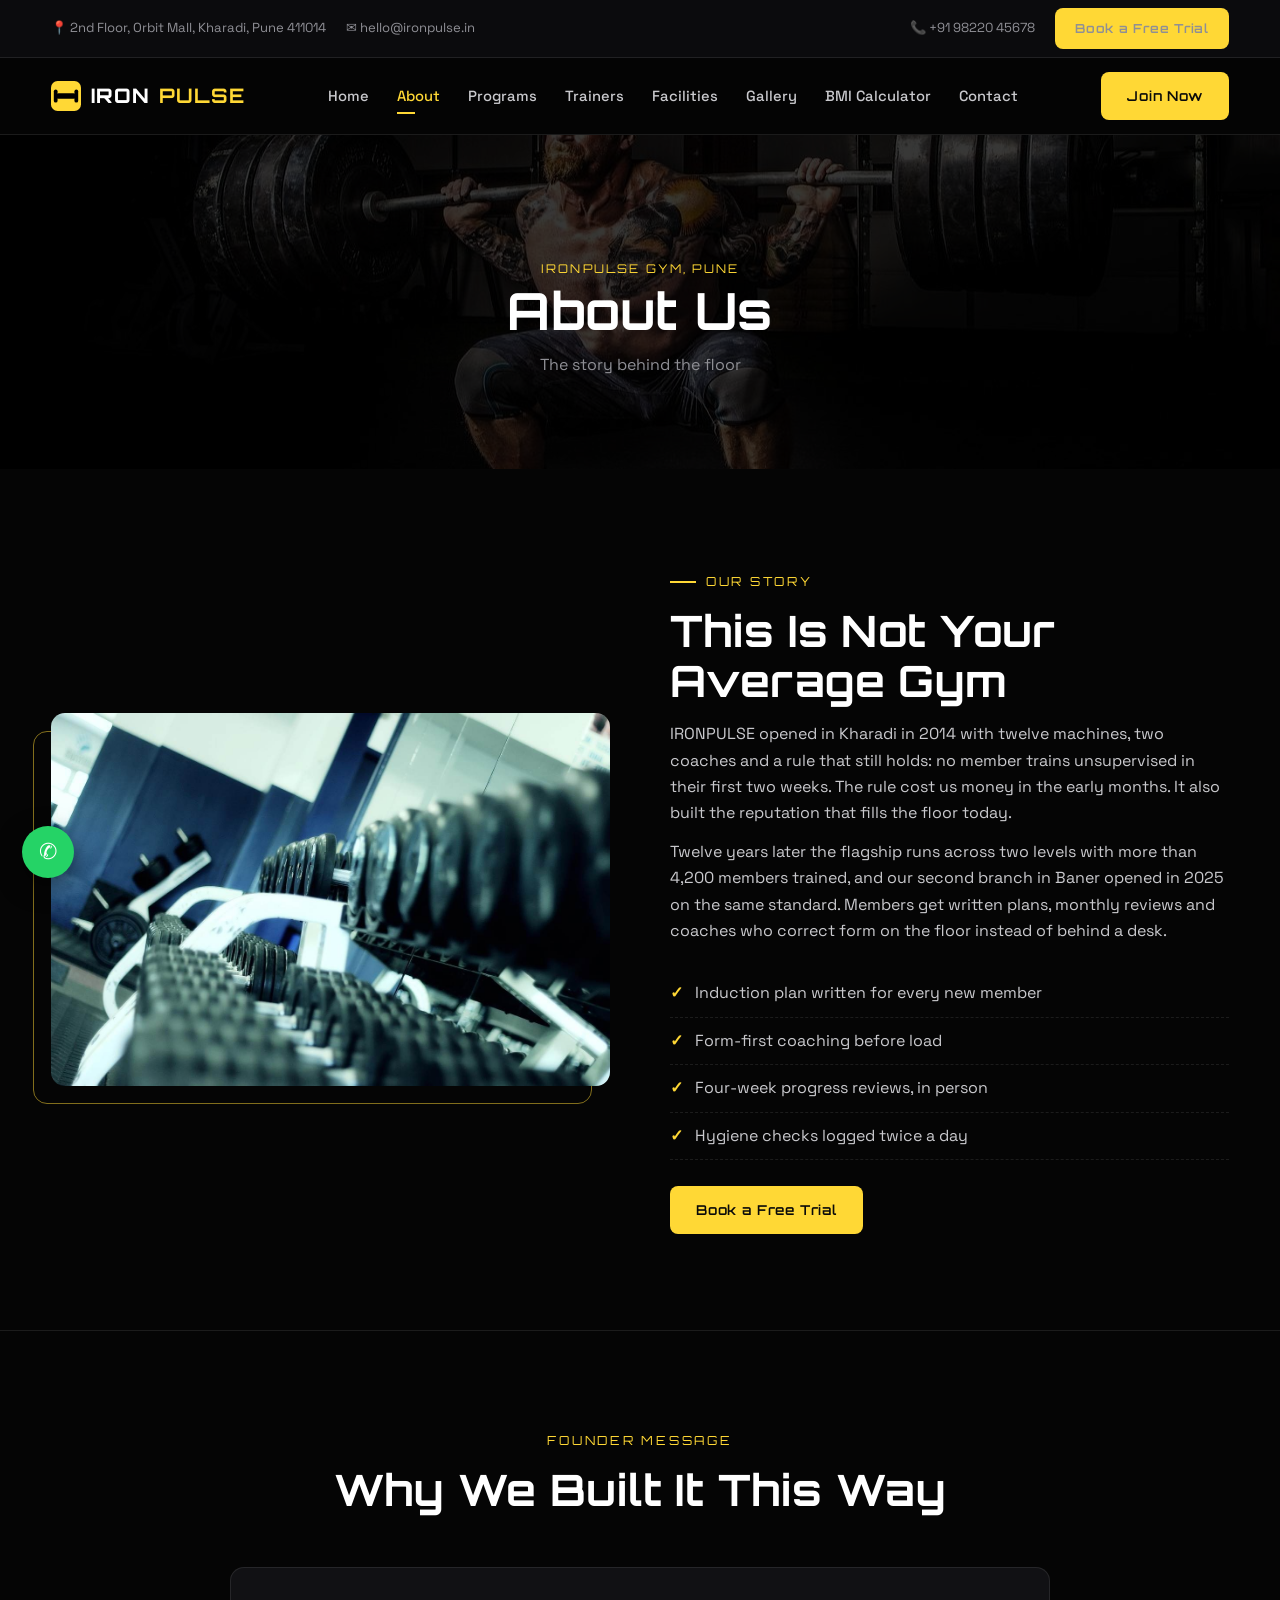
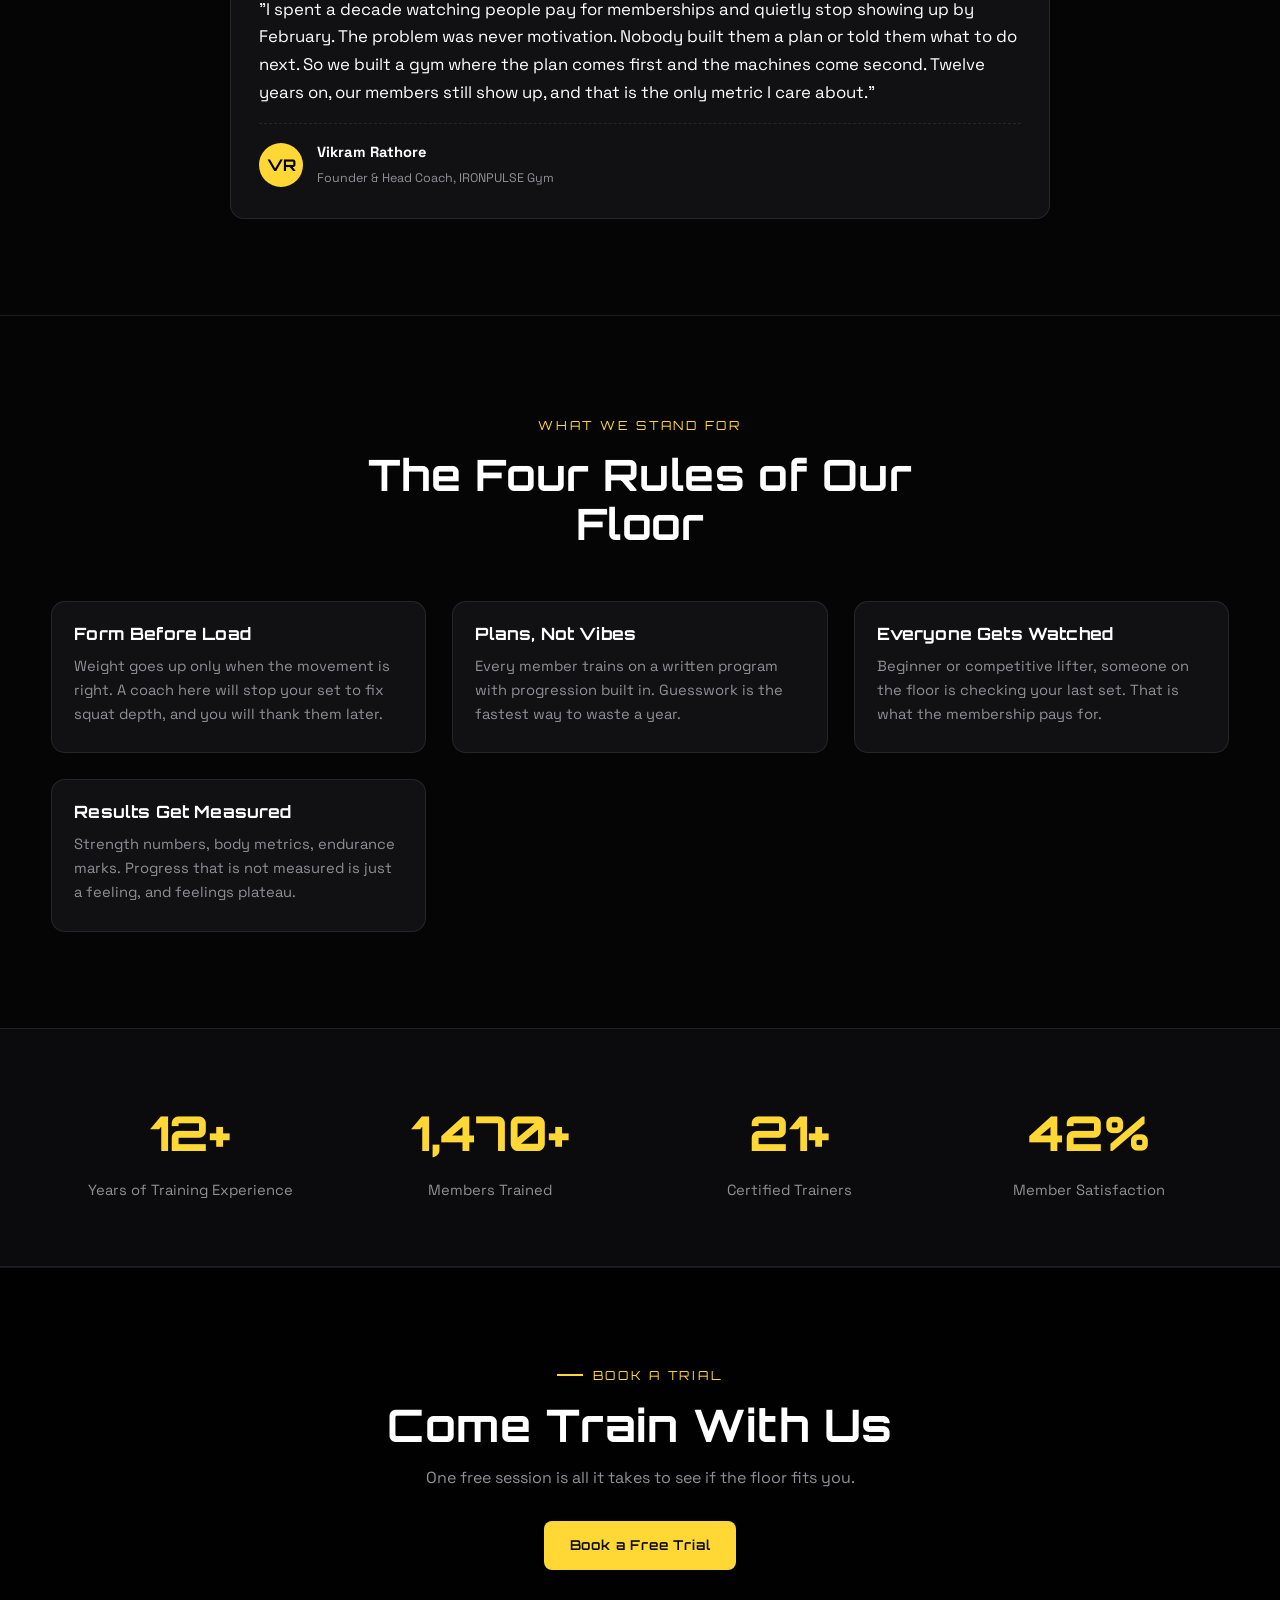
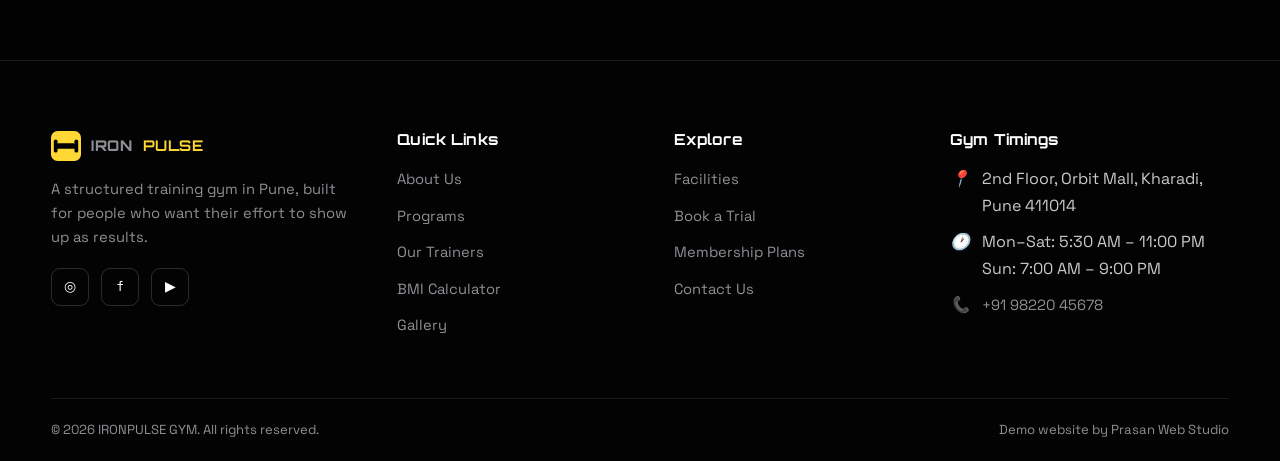
==== about.html @ 3f73925e "IRONPULSE gym demo: 8 pages, premium dark theme, WhatsApp trial booking, BMI calculator" ====
<!DOCTYPE html>
<html lang="en">
<head>
<meta charset="UTF-8">
<meta name="viewport" content="width=device-width, initial-scale=1.0">
<title>About IRONPULSE Gym, Pune | Our Story, Coaches & Training Philosophy</title>
<meta name="description" content="Who we are: a structured training gym in Kharadi and Baner, Pune. Our story, our coaches and how members train here.">
<link rel="preconnect" href="https://fonts.googleapis.com">
<link href="https://fonts.googleapis.com/css2?family=Orbitron:wght@600;700;800&family=Space+Grotesk:wght@400;500;600&display=swap" rel="stylesheet">
<link rel="stylesheet" href="assets/css/style.css">
<link rel="icon" href="data:image/svg+xml,<svg xmlns='http://www.w3.org/2000/svg' viewBox='0 0 32 32'><rect width='32' height='32' rx='7' fill='%23ffd835'/><rect x='6' y='13' width='20' height='6' rx='2' fill='%23000'/><rect x='3' y='9' width='4' height='14' rx='2' fill='%23000'/><rect x='25' y='9' width='4' height='14' rx='2' fill='%23000'/></svg>">
</head>
<body>
<div class="topbar"><div class="container topbar-in">
<div class="tb-group hide-m"><span>📍 2nd Floor, Orbit Mall, Kharadi, Pune 411014</span><a href="mailto:hello@ironpulse.in">✉ hello@ironpulse.in</a></div>
<div class="tb-group"><a href="tel:+919822045678">📞 +91 98220 45678</a><a class="btn btn-y btn-sm" href="contact.html">Book a Free Trial</a></div>
</div></div>
<header class="site-head"><div class="container nav">
<a class="logo" href="index.html"><svg class="logo-mark" viewBox="0 0 32 32"><rect width="32" height="32" rx="7" fill="#ffd835"/><rect x="6" y="13" width="20" height="6" rx="2" fill="#000"/><rect x="3" y="9" width="4" height="14" rx="2" fill="#000"/><rect x="25" y="9" width="4" height="14" rx="2" fill="#000"/></svg>IRON<b>PULSE</b></a>
<nav class="nav-links"><a href="index.html" class="">Home</a><a href="about.html" class="active">About</a><a href="programs.html" class="">Programs</a><a href="trainers.html" class="">Trainers</a><a href="facilities.html" class="">Facilities</a><a href="gallery.html" class="">Gallery</a><a href="bmi.html" class="">BMI Calculator</a><a href="contact.html" class="">Contact</a></nav>
<a class="btn btn-y" href="contact.html">Join Now</a>
<button class="burger" aria-label="Menu">☰</button>
</div></header><section class="page-hero"><div class="container"><span class="crumb">IRONPULSE GYM, PUNE</span><h1>About Us</h1><p>The story behind the floor</p></div></section>
<section class="sec"><div class="container about-grid">
<div class="about-img rv"><img src="assets/img/fac-weights.jpg" alt="IRONPULSE training floor" loading="lazy"></div>
<div class="rv d1">
<div class="sec-head" style="margin-bottom:0"><span class="kicker">Our Story</span><h2>This Is Not Your Average Gym</h2></div>
<p style="margin-top:16px">IRONPULSE opened in Kharadi in 2014 with twelve machines, two coaches and a rule that still holds: no member trains unsupervised in their first two weeks. The rule cost us money in the early months. It also built the reputation that fills the floor today.</p>
<p style="margin-top:12px">Twelve years later the flagship runs across two levels with more than 4,200 members trained, and our second branch in Baner opened in 2025 on the same standard. Members get written plans, monthly reviews and coaches who correct form on the floor instead of behind a desk.</p>
<ul class="check-list">
<li>Induction plan written for every new member</li>
<li>Form-first coaching before load</li>
<li>Four-week progress reviews, in person</li>
<li>Hygiene checks logged twice a day</li>
</ul>
<a class="btn btn-y" href="contact.html">Book a Free Trial</a>
</div>
</div></section>

<section class="sec section-split"><div class="container">
<div class="sec-head center rv"><span class="kicker">Founder Message</span><h2>Why We Built It This Way</h2></div>
<div class="tst-card rv" style="max-width:820px;margin:0 auto">
<p style="font-size:1.05rem;color:#fff">"I spent a decade watching people pay for memberships and quietly stop showing up by February. The problem was never motivation. Nobody built them a plan or told them what to do next. So we built a gym where the plan comes first and the machines come second. Twelve years on, our members still show up, and that is the only metric I care about."</p>
<div class="tst-who"><div class="av">VR</div><div><b>Vikram Rathore</b><small>Founder &amp; Head Coach, IRONPULSE Gym</small></div></div>
</div>
</div></section>

<section class="sec section-split"><div class="container">
<div class="sec-head center rv"><span class="kicker">What We Stand For</span><h2>The Four Rules of Our Floor</h2></div>
<div class="prog-grid">
<div class="prog-card rv"><div class="prog-body"><h3>Form Before Load</h3><p>Weight goes up only when the movement is right. A coach here will stop your set to fix squat depth, and you will thank them later.</p></div></div>
<div class="prog-card rv d1"><div class="prog-body"><h3>Plans, Not Vibes</h3><p>Every member trains on a written program with progression built in. Guesswork is the fastest way to waste a year.</p></div></div>
<div class="prog-card rv d2"><div class="prog-body"><h3>Everyone Gets Watched</h3><p>Beginner or competitive lifter, someone on the floor is checking your last set. That is what the membership pays for.</p></div></div>
<div class="prog-card rv d3"><div class="prog-body"><h3>Results Get Measured</h3><p>Strength numbers, body metrics, endurance marks. Progress that is not measured is just a feeling, and feelings plateau.</p></div></div>
</div>
</div></section>

<section class="stats"><div class="container stats-grid">
<div class="stat rv"><div class="n"><span data-n="12" data-s="+">0</span></div><p>Years of Training Experience</p></div>
<div class="stat rv d1"><div class="n"><span data-n="4200" data-s="+">0</span></div><p>Members Trained</p></div>
<div class="stat rv d2"><div class="n"><span data-n="25" data-s="+">0</span></div><p>Certified Trainers</p></div>
<div class="stat rv d3"><div class="n"><span data-n="98" data-s="%">0</span></div><p>Member Satisfaction</p></div>
</div></section>
<section class="cta-band"><div class="container rv"><span class="kicker" style="display:inline-flex">Book a Trial</span><h2>Come Train With Us</h2><p>One free session is all it takes to see if the floor fits you.</p><a class="btn btn-y" href="contact.html">Book a Free Trial</a></div></section><footer><div class="container"><div class="foot-grid">
<div><a class="logo" href="index.html" style="margin-bottom:16px"><svg class="logo-mark" viewBox="0 0 32 32"><rect width="32" height="32" rx="7" fill="#ffd835"/><rect x="6" y="13" width="20" height="6" rx="2" fill="#000"/><rect x="3" y="9" width="4" height="14" rx="2" fill="#000"/><rect x="25" y="9" width="4" height="14" rx="2" fill="#000"/></svg>IRON<b>PULSE</b></a>
<p>A structured training gym in Pune, built for people who want their effort to show up as results.</p>
<div class="soc"><a href="#" aria-label="Instagram">◎</a><a href="#" aria-label="Facebook">f</a><a href="#" aria-label="YouTube">▶</a></div></div>
<div><h4>Quick Links</h4><ul><li><a href="about.html">About Us</a></li><li><a href="programs.html">Programs</a></li><li><a href="trainers.html">Our Trainers</a></li><li><a href="bmi.html">BMI Calculator</a></li><li><a href="gallery.html">Gallery</a></li></ul></div>
<div><h4>Explore</h4><ul><li><a href="facilities.html">Facilities</a></li><li><a href="contact.html">Book a Trial</a></li><li><a href="contact.html">Membership Plans</a></li><li><a href="contact.html">Contact Us</a></li></ul></div>
<div><h4>Gym Timings</h4><ul class="foot-contact">
<li><i>📍</i><span>2nd Floor, Orbit Mall, Kharadi, Pune 411014</span></li>
<li><i>🕐</i><span>Mon–Sat: 5:30 AM – 11:00 PM<br>Sun: 7:00 AM – 9:00 PM</span></li>
<li><i>📞</i><span><a href="tel:+919822045678">+91 98220 45678</a></span></li></ul></div>
</div><div class="foot-bottom"><span>© 2026 IRONPULSE GYM. All rights reserved.</span><span>Demo website by Prasan Web Studio</span></div></div></footer>
<a class="wa-float" href="https://wa.me/919822045678?text=Hi%20IRONPULSE%20Gym!%20I%20want%20to%20book%20a%20free%20trial." aria-label="WhatsApp">✆</a>
<button class="to-top" aria-label="Back to top">↑</button>
<script src="assets/js/main.js"></script>
</body></html>
---- assets/css/style.css ----
/* IRONPULSE GYM - premium dark fitness theme */
:root{
  --bg:#050505; --bg2:#0b0b0d; --card:#111114; --card2:#16161a;
  --yellow:#ffd835; --yellow-dim:#c9ad25;
  --text:#c9c9cd; --muted:#8f8f95; --white:#ffffff;
  --border:rgba(255,255,255,.09); --border2:rgba(255,255,255,.16);
  --font-body:"Space Grotesk",sans-serif; --font-display:"Orbitron",sans-serif;
  --radius:14px;
}
*{margin:0;padding:0;box-sizing:border-box}
html{scroll-behavior:smooth}
body{background:var(--bg);color:var(--text);font-family:var(--font-body);font-size:16px;line-height:1.65;-webkit-font-smoothing:antialiased}
img{max-width:100%;display:block}
a{color:inherit;text-decoration:none}
ul{list-style:none}
.container{width:min(1200px,92%);margin:0 auto}
h1,h2,h3,h4{color:var(--white);font-family:var(--font-display);font-weight:700;line-height:1.15;letter-spacing:.01em}
.sec{padding:96px 0}
.sec-head{max-width:680px;margin-bottom:52px}
.kicker{display:inline-flex;align-items:center;gap:10px;color:var(--yellow);font-family:var(--font-display);font-size:.78rem;letter-spacing:.22em;text-transform:uppercase;margin-bottom:14px}
.kicker::before{content:"";width:26px;height:2px;background:var(--yellow)}
.sec-head h2{font-size:clamp(1.7rem,3.6vw,2.7rem)}
.sec-head p{margin-top:14px;color:var(--muted)}
.center{margin-left:auto;margin-right:auto;text-align:center}
.center .kicker::before{display:none}

/* topbar */
.topbar{background:var(--bg2);border-bottom:1px solid var(--border);font-size:.82rem;color:var(--muted)}
.topbar-in{display:flex;justify-content:space-between;align-items:center;padding:8px 0;gap:16px;flex-wrap:wrap}
.topbar a{color:var(--muted)} .topbar a:hover{color:var(--yellow)}
.topbar .tb-group{display:flex;gap:20px;flex-wrap:wrap;align-items:center}

/* header */
.site-head{position:sticky;top:0;z-index:90;background:rgba(5,5,5,.92);backdrop-filter:blur(10px);border-bottom:1px solid var(--border)}
.nav{display:flex;align-items:center;justify-content:space-between;padding:14px 0}
.logo{display:flex;align-items:center;gap:10px;font-family:var(--font-display);font-weight:800;font-size:1.25rem;color:#fff;letter-spacing:.04em}
.logo b{color:var(--yellow)}
.logo-mark{width:30px;height:30px;flex:none}
.nav-links{display:flex;gap:28px;font-size:.92rem;font-weight:500}
.nav-links a{color:var(--text);position:relative;padding:6px 0}
.nav-links a:hover,.nav-links a.active{color:var(--yellow)}
.nav-links a.active::after{content:"";position:absolute;left:0;bottom:0;width:18px;height:2px;background:var(--yellow)}
.btn{display:inline-flex;align-items:center;gap:10px;font-family:var(--font-display);font-weight:600;font-size:.85rem;letter-spacing:.06em;padding:13px 26px;border-radius:8px;transition:.25s;cursor:pointer;border:0}
.btn-y{background:var(--yellow);color:#0a0a0a}
.btn-y:hover{background:#fff}
.btn-o{border:1px solid var(--border2);color:#fff}
.btn-o:hover{border-color:var(--yellow);color:var(--yellow)}
.btn-sm{padding:10px 20px;font-size:.78rem}
.burger{display:none;background:none;border:1px solid var(--border2);border-radius:8px;color:#fff;font-size:1.15rem;padding:8px 12px;cursor:pointer}

/* hero */
.hero{position:relative;min-height:92vh;display:flex;align-items:center;background:#000 url(../img/hero.jpg) center/cover no-repeat}
.hero::before{content:"";position:absolute;inset:0;background:linear-gradient(90deg,rgba(0,0,0,.92) 0%,rgba(0,0,0,.72) 45%,rgba(0,0,0,.35) 100%)}
.hero-in{position:relative;z-index:2;padding:120px 0}
.hero-tag{display:inline-flex;align-items:center;gap:10px;border:1px solid var(--border2);border-radius:99px;padding:8px 18px;color:var(--yellow);font-family:var(--font-display);font-size:.72rem;letter-spacing:.2em;text-transform:uppercase;margin-bottom:26px}
.hero h1{font-size:clamp(2.3rem,6vw,4.3rem);max-width:820px}
.hero h1 .tw{color:var(--yellow)}
.hero .caret{display:inline-block;width:3px;background:var(--yellow);animation:blink 1s steps(1) infinite;margin-left:4px}
@keyframes blink{50%{opacity:0}}
.hero p{max-width:560px;margin:22px 0 34px;color:var(--text);font-size:1.04rem}
.hero-cta{display:flex;gap:16px;flex-wrap:wrap}
.hero-chip{display:flex;align-items:center;gap:14px;margin-top:44px;flex-wrap:wrap}
.rating-chip{display:flex;align-items:center;gap:12px;background:rgba(255,255,255,.05);border:1px solid var(--border);border-radius:12px;padding:12px 18px}
.rating-chip .num{font-family:var(--font-display);font-size:1.35rem;color:var(--yellow);font-weight:700}
.rating-chip small{display:block;color:var(--muted);font-size:.78rem}
.stars{color:var(--yellow);letter-spacing:2px;font-size:.85rem}

/* marquee */
.marquee{background:var(--yellow);overflow:hidden;padding:14px 0;border-top:1px solid #000}
.marquee-track{display:flex;gap:0;white-space:nowrap;animation:mq 28s linear infinite;width:max-content}
.marquee span{font-family:var(--font-display);font-weight:700;color:#0a0a0a;font-size:.95rem;letter-spacing:.08em;padding:0 26px;display:inline-flex;align-items:center;gap:26px}
.marquee span::after{content:"✦";font-size:.8rem}
@keyframes mq{from{transform:translateX(0)}to{transform:translateX(-50%)}}

/* about */
.about-grid{display:grid;grid-template-columns:1fr 1fr;gap:60px;align-items:center}
.about-img{position:relative}
.about-img img{border-radius:var(--radius)}
.about-img::after{content:"";position:absolute;top:18px;left:-18px;right:18px;bottom:-18px;border:1px solid var(--yellow);border-radius:var(--radius);z-index:-1;opacity:.5}
.check-list{margin:26px 0}
.check-list li{display:flex;gap:12px;padding:10px 0;color:var(--text);border-bottom:1px dashed var(--border)}
.check-list li::before{content:"✓";color:var(--yellow);font-weight:700}

/* program cards */
.prog-grid{display:grid;grid-template-columns:repeat(3,1fr);gap:26px}
.prog-card{background:var(--card);border:1px solid var(--border);border-radius:var(--radius);overflow:hidden;transition:.3s;display:flex;flex-direction:column}
.prog-card:hover{transform:translateY(-6px);border-color:var(--border2)}
.prog-card .thumb{position:relative;aspect-ratio:16/10;overflow:hidden}
.prog-card .thumb img{width:100%;height:100%;object-fit:cover;transition:.5s}
.prog-card:hover .thumb img{transform:scale(1.06)}
.prog-num{position:absolute;top:14px;left:14px;background:rgba(0,0,0,.75);border:1px solid var(--border2);color:var(--yellow);font-family:var(--font-display);font-weight:700;border-radius:8px;padding:6px 12px;font-size:.85rem}
.prog-body{padding:22px 22px 26px;display:flex;flex-direction:column;gap:10px;flex:1}
.prog-body h3{font-size:1.06rem}
.prog-body p{color:var(--muted);font-size:.92rem;flex:1}
.link-y{color:var(--yellow);font-family:var(--font-display);font-size:.8rem;letter-spacing:.1em;text-transform:uppercase;display:inline-flex;gap:8px;align-items:center}
.link-y:hover{color:#fff}

/* why us */
.why-grid{display:grid;grid-template-columns:1.05fr .95fr;gap:60px;align-items:center}
.feature-li{display:flex;gap:18px;padding:22px 0;border-bottom:1px solid var(--border)}
.feature-li:last-child{border:0}
.f-ico{width:52px;height:52px;flex:none;border-radius:12px;background:rgba(255,216,53,.1);border:1px solid rgba(255,216,53,.35);display:grid;place-items:center;color:var(--yellow);font-size:1.3rem}
.feature-li h4{font-size:1rem;margin-bottom:6px}
.feature-li p{color:var(--muted);font-size:.92rem}

/* counters */
.stats{background:var(--bg2);border-top:1px solid var(--border);border-bottom:1px solid var(--border)}
.stats-grid{display:grid;grid-template-columns:repeat(4,1fr);gap:20px;text-align:center;padding:64px 0}
.stat .n{font-family:var(--font-display);font-size:clamp(2rem,4vw,3rem);color:var(--yellow);font-weight:800}
.stat .n small{font-size:1.4rem}
.stat p{color:var(--muted);margin-top:6px;font-size:.92rem}

/* locations */
.loc-grid{display:grid;grid-template-columns:repeat(2,1fr);gap:26px}
.loc-card{background:var(--card);border:1px solid var(--border);border-radius:var(--radius);padding:30px}
.loc-card h3{margin-bottom:6px}
.loc-card .tag{color:var(--yellow);font-family:var(--font-display);font-size:.72rem;letter-spacing:.18em;text-transform:uppercase}
.loc-card p{margin:14px 0 6px;color:var(--muted);font-size:.94rem}
.loc-time{border-top:1px dashed var(--border);margin-top:18px;padding-top:16px;font-size:.9rem}
.loc-time b{color:#fff;display:block;margin-bottom:4px}

/* faq */
.faq-wrap{max-width:820px;margin:0 auto}
.faq{background:var(--card);border:1px solid var(--border);border-radius:12px;margin-bottom:14px;overflow:hidden}
.faq-q{width:100%;display:flex;justify-content:space-between;align-items:center;gap:16px;background:none;border:0;color:#fff;font-family:var(--font-body);font-weight:600;font-size:1rem;padding:20px 24px;cursor:pointer;text-align:left}
.faq-q .pm{color:var(--yellow);font-size:1.4rem;line-height:1;flex:none;transition:.3s}
.faq.open .pm{transform:rotate(45deg)}
.faq-a{max-height:0;overflow:hidden;transition:max-height .35s ease}
.faq-a p{padding:0 24px 22px;color:var(--muted);font-size:.94rem}

/* testimonials */
.tst-grid{display:grid;grid-template-columns:repeat(3,1fr);gap:24px}
.tst-card{background:var(--card);border:1px solid var(--border);border-radius:var(--radius);padding:28px;display:flex;flex-direction:column;gap:16px}
.tst-card .stars{font-size:.9rem}
.tst-card p{color:var(--text);font-size:.93rem;flex:1}
.tst-who{display:flex;align-items:center;gap:14px;border-top:1px dashed var(--border);padding-top:16px}
.tst-who .av{width:44px;height:44px;border-radius:50%;background:var(--yellow);color:#000;display:grid;place-items:center;font-family:var(--font-display);font-weight:700;flex:none}
.tst-who b{color:#fff;font-size:.92rem;display:block}
.tst-who small{color:var(--muted);font-size:.78rem}

/* trainers */
.tr-grid{display:grid;grid-template-columns:repeat(4,1fr);gap:22px}
.tr-card{position:relative;border-radius:var(--radius);overflow:hidden;border:1px solid var(--border)}
.tr-card img{aspect-ratio:3/4;object-fit:cover;width:100%;transition:.5s}
.tr-card:hover img{transform:scale(1.05)}
.tr-info{position:absolute;inset:auto 0 0 0;background:linear-gradient(transparent,rgba(0,0,0,.94) 55%);padding:46px 18px 18px}
.tr-info h4{font-size:1rem}
.tr-info span{color:var(--yellow);font-size:.78rem;font-family:var(--font-display);letter-spacing:.08em}

/* cta banner */
.cta-band{background:linear-gradient(rgba(0,0,0,.82),rgba(0,0,0,.82)),url(../img/hero.jpg) center/cover fixed;padding:90px 0;text-align:center;border-top:1px solid var(--border)}
.cta-band h2{font-size:clamp(1.8rem,4vw,2.8rem)}
.cta-band p{color:var(--muted);margin:14px 0 30px}

/* footer */
footer{background:#030303;border-top:1px solid var(--border)}
.foot-grid{display:grid;grid-template-columns:1.3fr 1fr 1fr 1.2fr;gap:44px;padding:70px 0 50px}
.foot-grid h4{font-size:.95rem;margin-bottom:18px}
.foot-grid p,.foot-grid a{color:var(--muted);font-size:.92rem}
.foot-grid ul li{margin-bottom:10px}
.foot-grid ul a:hover{color:var(--yellow)}
.foot-contact li{display:flex;gap:12px;margin-bottom:14px}
.foot-contact li i{color:var(--yellow)}
.foot-bottom{border-top:1px solid var(--border);padding:20px 0;font-size:.82rem;color:var(--muted);display:flex;justify-content:space-between;gap:10px;flex-wrap:wrap}
.soc{display:flex;gap:12px;margin-top:18px}
.soc a{width:38px;height:38px;border:1px solid var(--border2);border-radius:9px;display:grid;place-items:center;color:#fff;font-size:.9rem}
.soc a:hover{background:var(--yellow);color:#000;border-color:var(--yellow)}

/* forms */
.form-grid{display:grid;grid-template-columns:1fr 1fr;gap:18px}
.form-grid .full{grid-column:1/-1}
.field label{display:block;font-size:.85rem;color:#fff;margin-bottom:8px;font-weight:500}
.field input,.field select,.field textarea{width:100%;background:var(--card2);border:1px solid var(--border2);border-radius:10px;color:#fff;padding:13px 16px;font-family:var(--font-body);font-size:.95rem}
.field input:focus,.field select:focus,.field textarea:focus{outline:none;border-color:var(--yellow)}

/* contact/map */
.contact-grid{display:grid;grid-template-columns:1fr 1fr;gap:40px;align-items:start}
.c-card{background:var(--card);border:1px solid var(--border);border-radius:var(--radius);padding:26px;display:flex;gap:16px;margin-bottom:16px}
.map-frame{border-radius:var(--radius);overflow:hidden;border:1px solid var(--border);filter:grayscale(1) invert(.92) contrast(.85)}
.map-frame iframe{width:100%;height:100%;min-height:420px;border:0}

/* bmi */
.bmi-grid{display:grid;grid-template-columns:1fr 1fr;gap:44px;align-items:start}
.bmi-result{background:var(--card);border:1px solid var(--border);border-radius:var(--radius);padding:34px;text-align:center}
.bmi-val{font-family:var(--font-display);font-size:3.4rem;color:var(--yellow);font-weight:800}
.bmi-cat{display:inline-block;margin-top:8px;padding:7px 16px;border-radius:99px;border:1px solid var(--border2);font-size:.85rem;color:#fff}
.bmi-scale{margin-top:26px;display:grid;grid-template-columns:repeat(4,1fr);gap:8px;font-size:.78rem;color:var(--muted)}
.bmi-scale span{padding:8px 4px;border-radius:8px;background:var(--card2);text-align:center}

/* gallery */
.gal-grid{display:grid;grid-template-columns:repeat(3,1fr);gap:18px}
.gal-item{position:relative;border-radius:var(--radius);overflow:hidden;border:1px solid var(--border);cursor:zoom-in}
.gal-item img{aspect-ratio:4/3;object-fit:cover;width:100%;transition:.5s}
.gal-item:hover img{transform:scale(1.07)}
.lightbox{position:fixed;inset:0;background:rgba(0,0,0,.94);display:none;place-items:center;z-index:200;padding:30px}
.lightbox.show{display:grid}
.lightbox img{max-width:92vw;max-height:86vh;border-radius:12px}
.lightbox .x{position:absolute;top:22px;right:30px;color:#fff;font-size:2rem;cursor:pointer;background:none;border:0}

/* page hero (inner pages) */
.page-hero{background:#000 url(../img/hero.jpg) center/cover no-repeat;position:relative;padding:120px 0 90px;text-align:center}
.page-hero::before{content:"";position:absolute;inset:0;background:rgba(0,0,0,.78)}
.page-hero .container{position:relative;z-index:2}
.page-hero h1{font-size:clamp(2rem,4.6vw,3.2rem)}
.page-hero p{color:var(--muted);margin-top:12px}
.crumb{color:var(--yellow);font-family:var(--font-display);font-size:.75rem;letter-spacing:.18em;text-transform:uppercase}

/* reveal */
.rv{opacity:0;transform:translateY(26px);transition:opacity .7s ease,transform .7s ease}
.rv.in{opacity:1;transform:none}
.d1{transition-delay:.08s}.d2{transition-delay:.16s}.d3{transition-delay:.24s}.d4{transition-delay:.32s}

/* misc */
.to-top{position:fixed;right:22px;bottom:22px;width:46px;height:46px;border-radius:10px;background:var(--yellow);color:#000;display:grid;place-items:center;font-size:1.1rem;opacity:0;pointer-events:none;transition:.3s;z-index:80}
.to-top.show{opacity:1;pointer-events:auto}
.wa-float{position:fixed;left:22px;bottom:22px;width:52px;height:52px;border-radius:50%;background:#25d366;color:#fff;display:grid;place-items:center;font-size:1.4rem;z-index:80;box-shadow:0 8px 24px rgba(0,0,0,.5)}
.section-split{border-top:1px solid var(--border)}

@media(max-width:1024px){
  .prog-grid{grid-template-columns:repeat(2,1fr)}
  .tr-grid{grid-template-columns:repeat(2,1fr)}
  .foot-grid{grid-template-columns:1fr 1fr}
  .tst-grid{grid-template-columns:1fr 1fr}
}
@media(max-width:820px){
  .nav-links{position:fixed;top:64px;right:-100%;width:min(320px,80vw);background:#0a0a0c;flex-direction:column;padding:28px;gap:8px;border-left:1px solid var(--border);height:100vh;transition:right .35s;align-items:flex-start}
  .nav-links.open{right:0}
  .nav-links a{display:block;padding:10px 0;font-size:1rem}
  .burger{display:block}
  .nav .btn{display:none}
  .about-grid,.why-grid,.bmi-grid,.contact-grid{grid-template-columns:1fr;gap:40px}
  .stats-grid{grid-template-columns:1fr 1fr;gap:36px}
  .loc-grid{grid-template-columns:1fr}
  .form-grid{grid-template-columns:1fr}
  .sec{padding:72px 0}
  .tst-grid{grid-template-columns:1fr}
  .gal-grid{grid-template-columns:1fr 1fr}
}
@media(max-width:560px){
  .prog-grid{grid-template-columns:1fr}
  .tr-grid{grid-template-columns:1fr 1fr}
  .gal-grid{grid-template-columns:1fr}
  .hero{min-height:88vh}
  .foot-grid{grid-template-columns:1fr}
  .topbar .tb-group.hide-m{display:none}
}
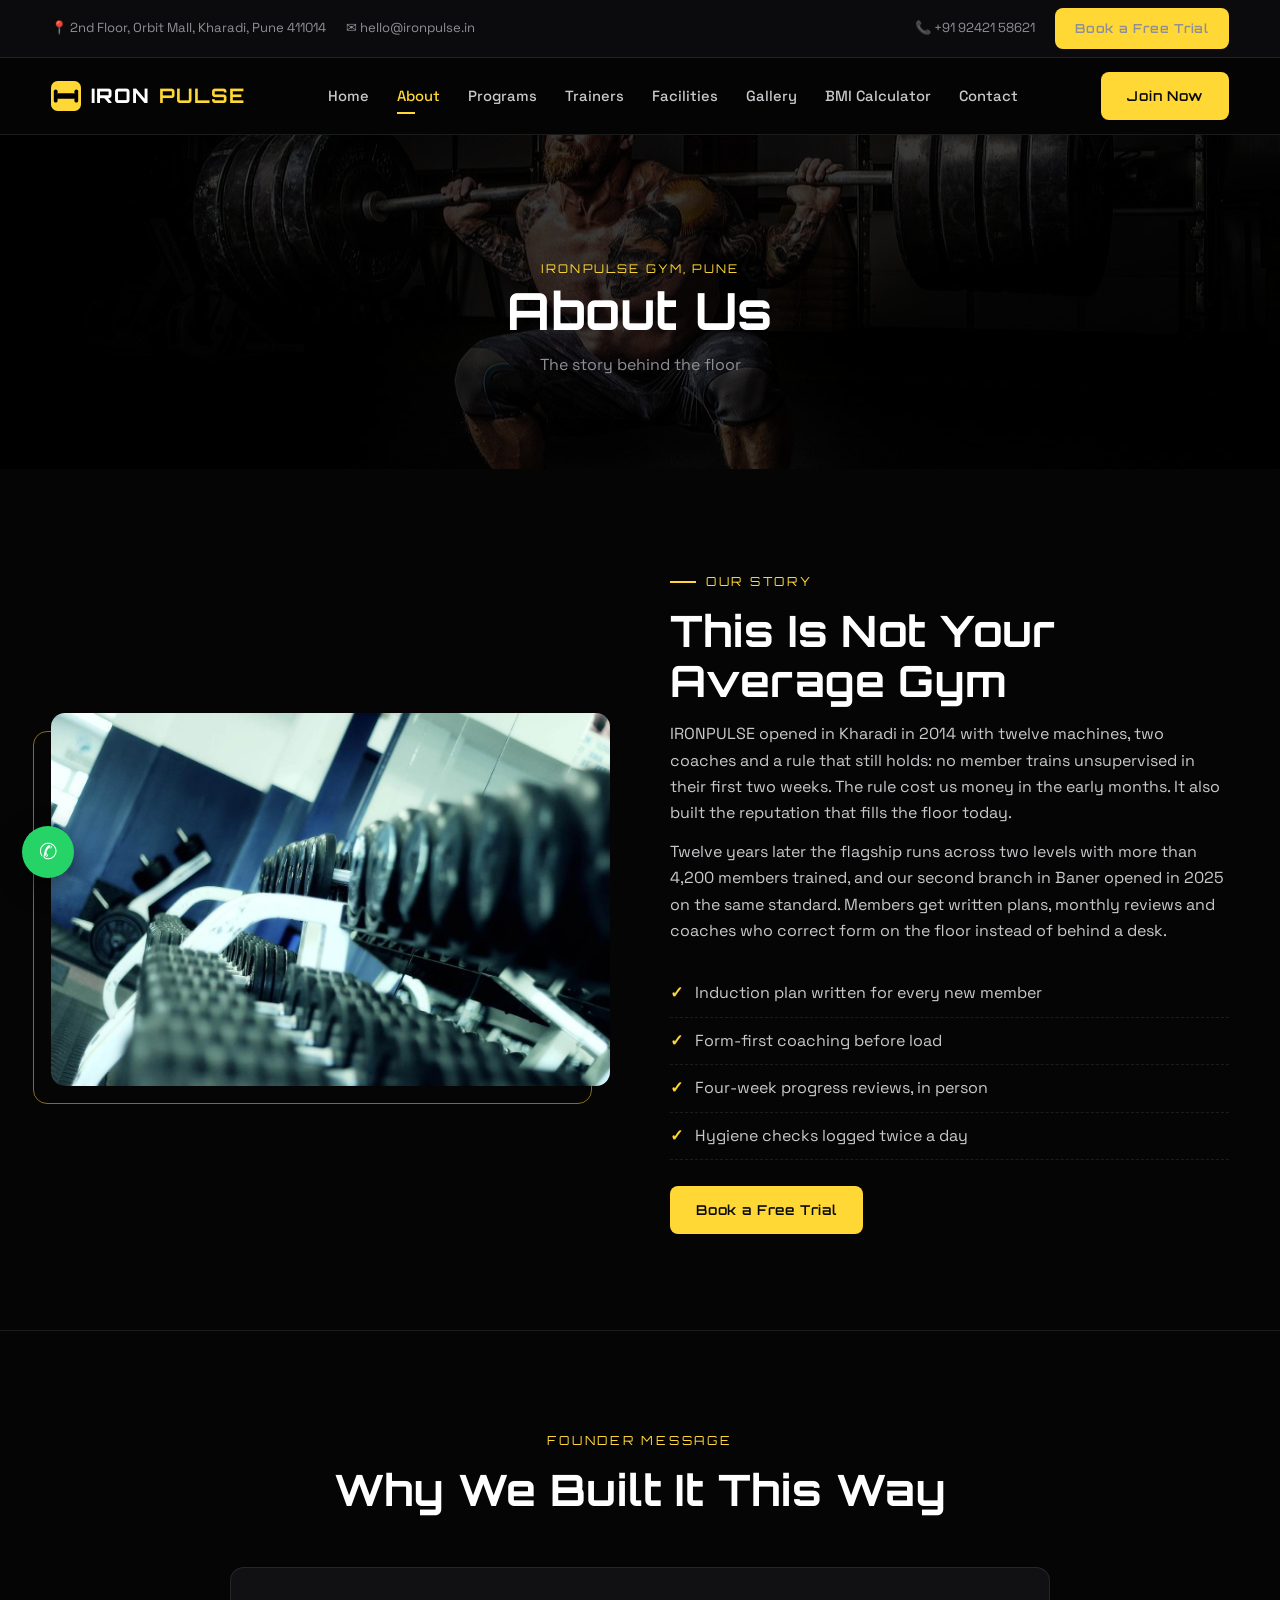
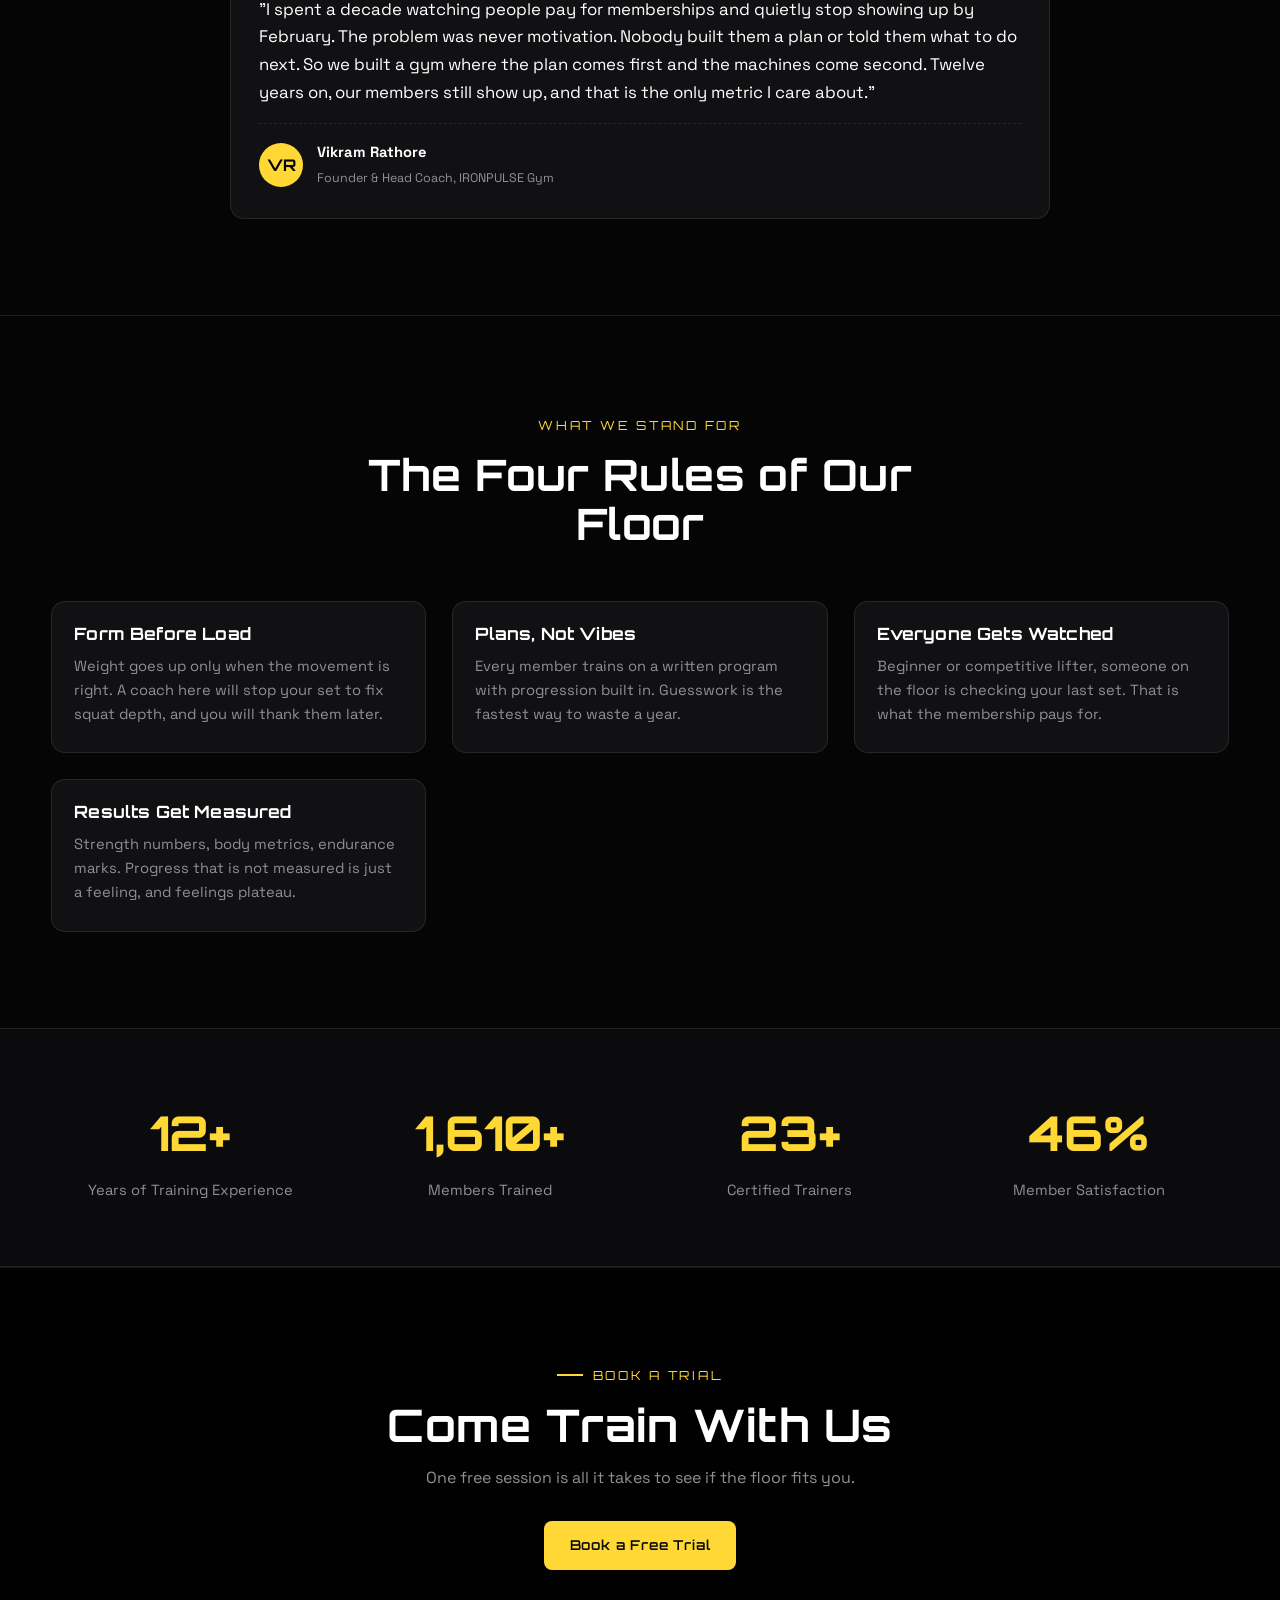
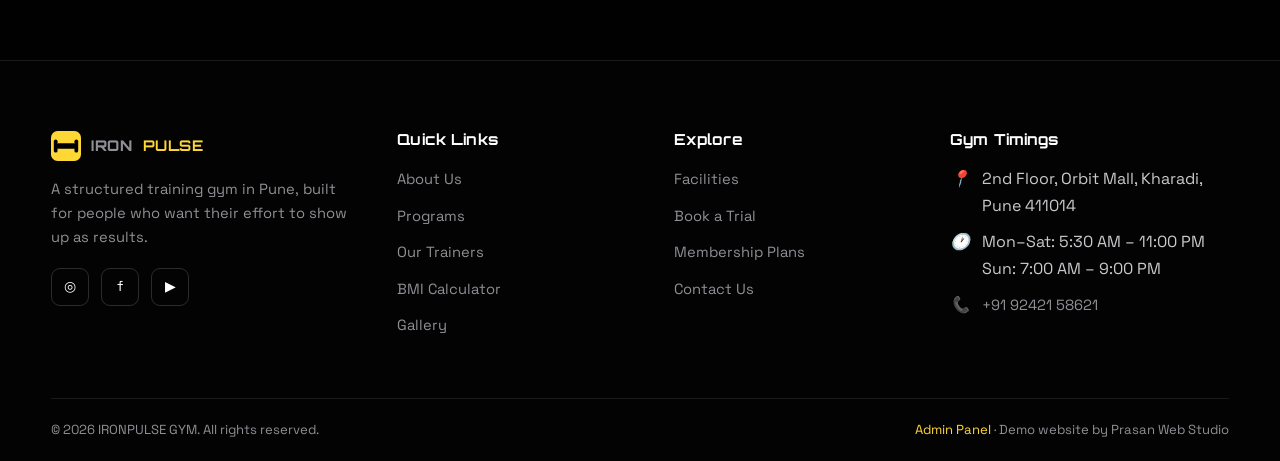
==== commit c8fe59fb: "admin panel (bookings/testimonials/announcement/timings/WhatsApp blast), WhatsApp draft form, all nu" ====
--- a/about.html
+++ b/about.html
@@ -13,7 +13,7 @@
 <body>
 <div class="topbar"><div class="container topbar-in">
 <div class="tb-group hide-m"><span>📍 2nd Floor, Orbit Mall, Kharadi, Pune 411014</span><a href="mailto:hello@ironpulse.in">✉ hello@ironpulse.in</a></div>
-<div class="tb-group"><a href="tel:+919822045678">📞 +91 98220 45678</a><a class="btn btn-y btn-sm" href="contact.html">Book a Free Trial</a></div>
+<div class="tb-group"><a href="tel:+919242158621">📞 +91 92421 58621</a><a class="btn btn-y btn-sm" href="contact.html">Book a Free Trial</a></div>
 </div></div>
 <header class="site-head"><div class="container nav">
 <a class="logo" href="index.html"><svg class="logo-mark" viewBox="0 0 32 32"><rect width="32" height="32" rx="7" fill="#ffd835"/><rect x="6" y="13" width="20" height="6" rx="2" fill="#000"/><rect x="3" y="9" width="4" height="14" rx="2" fill="#000"/><rect x="25" y="9" width="4" height="14" rx="2" fill="#000"/></svg>IRON<b>PULSE</b></a>
@@ -70,9 +70,9 @@
 <div><h4>Gym Timings</h4><ul class="foot-contact">
 <li><i>📍</i><span>2nd Floor, Orbit Mall, Kharadi, Pune 411014</span></li>
 <li><i>🕐</i><span>Mon–Sat: 5:30 AM – 11:00 PM<br>Sun: 7:00 AM – 9:00 PM</span></li>
-<li><i>📞</i><span><a href="tel:+919822045678">+91 98220 45678</a></span></li></ul></div>
-</div><div class="foot-bottom"><span>© 2026 IRONPULSE GYM. All rights reserved.</span><span>Demo website by Prasan Web Studio</span></div></div></footer>
-<a class="wa-float" href="https://wa.me/919822045678?text=Hi%20IRONPULSE%20Gym!%20I%20want%20to%20book%20a%20free%20trial." aria-label="WhatsApp">✆</a>
+<li><i>📞</i><span><a href="tel:+919242158621">+91 92421 58621</a></span></li></ul></div>
+</div><div class="foot-bottom"><span>© 2026 IRONPULSE GYM. All rights reserved.</span><span><a href="admin.html" style="color:var(--yellow)">Admin Panel</a> &middot; Demo website by Prasan Web Studio</span></div></div></footer>
+<a class="wa-float" href="https://wa.me/919242158621?text=Hi%20IRONPULSE%20Gym!%20I%20want%20to%20book%20a%20free%20trial." aria-label="WhatsApp">✆</a>
 <button class="to-top" aria-label="Back to top">↑</button>
-<script src="assets/js/main.js"></script>
+<script src="assets/js/store.js"></script><script src="assets/js/main.js"></script>
 </body></html>
--- a/assets/css/style.css
+++ b/assets/css/style.css
@@ -244,3 +244,6 @@
   .foot-grid{grid-template-columns:1fr}
   .topbar .tb-group.hide-m{display:none}
 }
+
+/* announcement banner (demo admin) */
+.promo-bar{background:var(--yellow);color:#0a0a0a;text-align:center;padding:9px 14px;font-weight:600;font-size:.88rem}
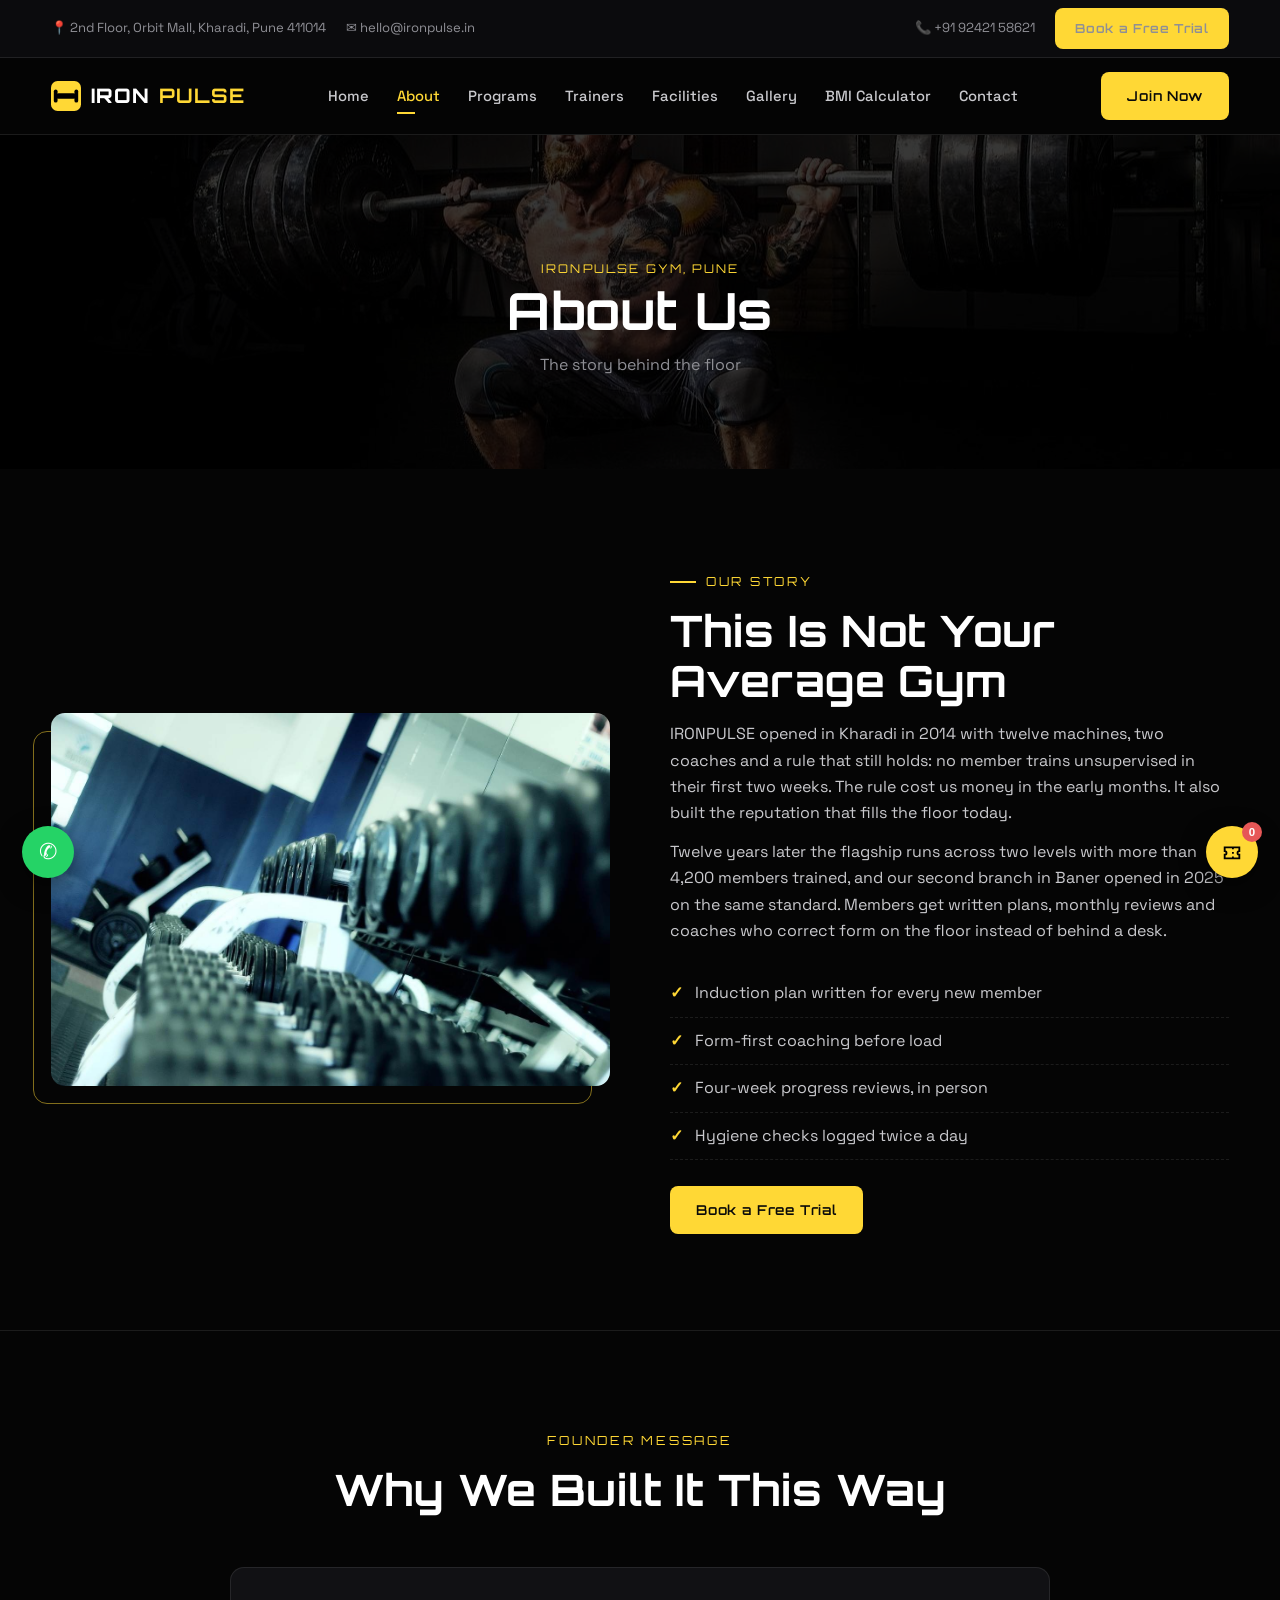
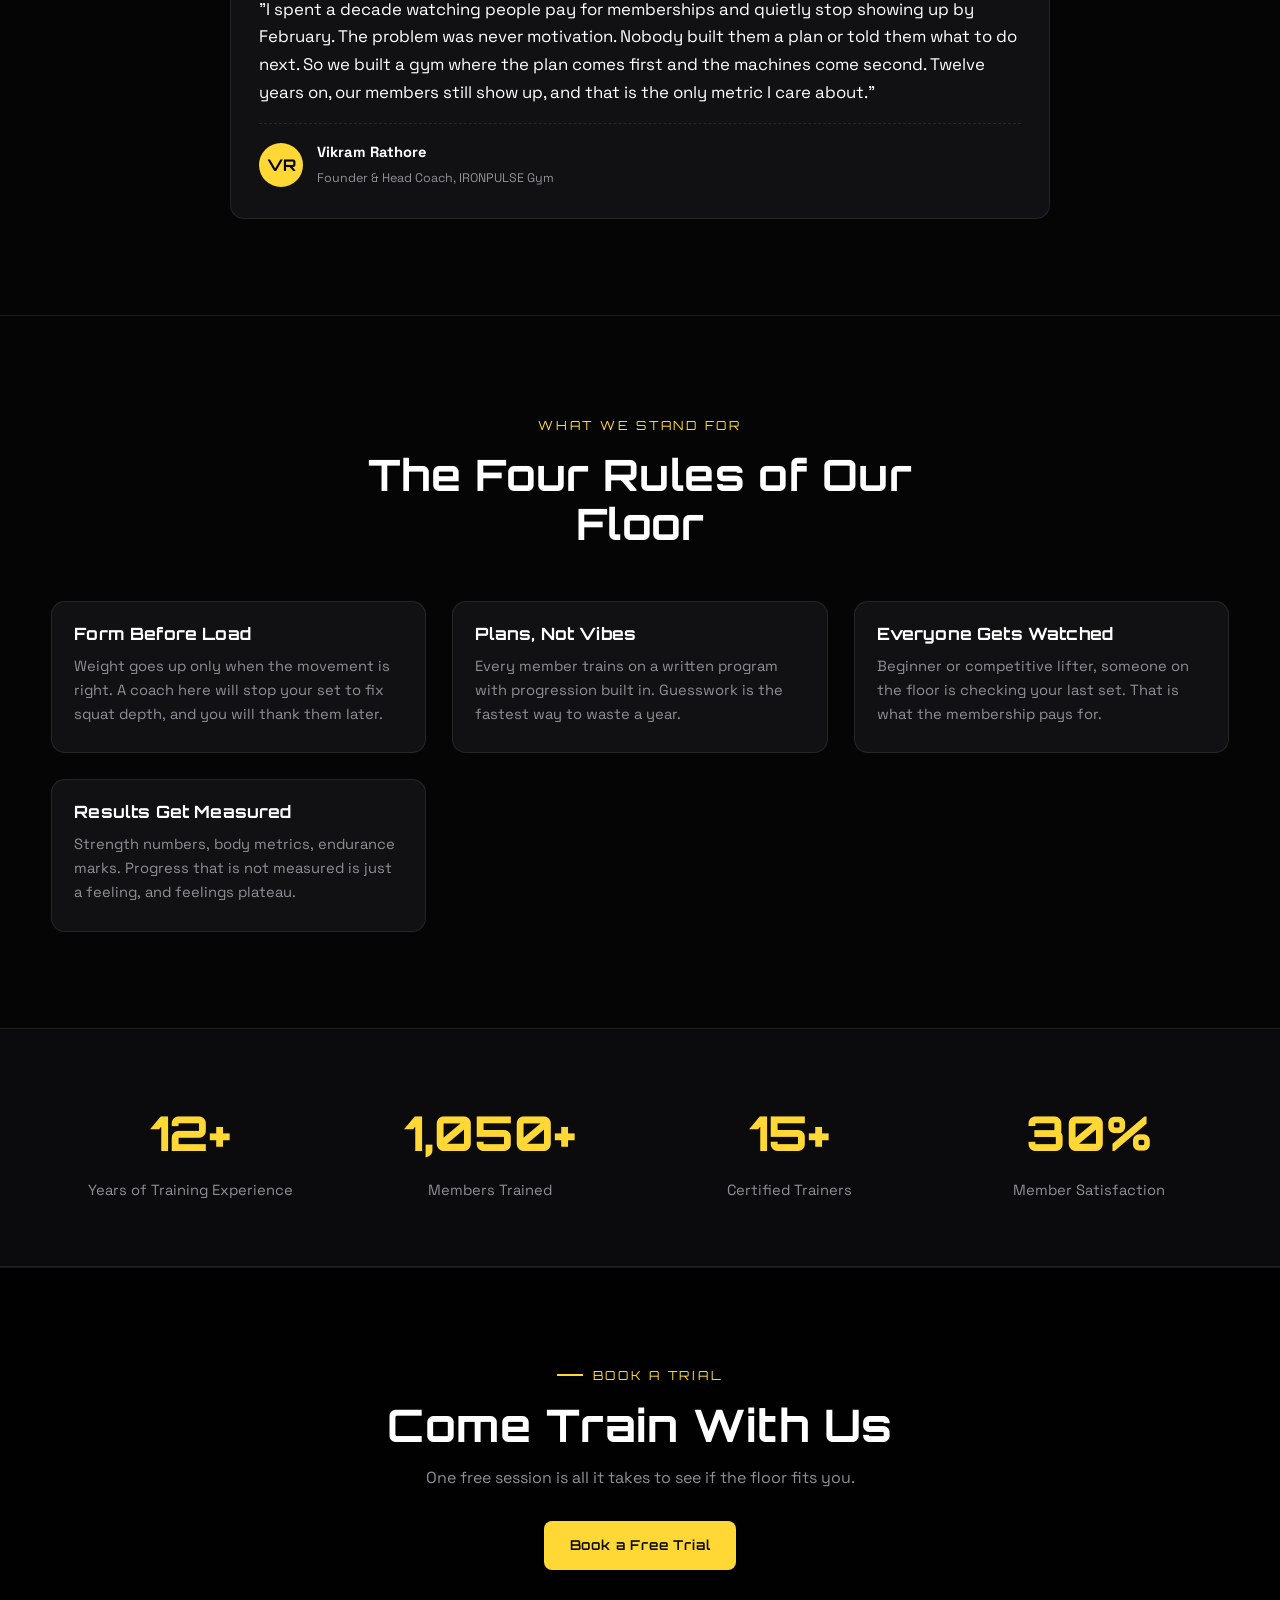
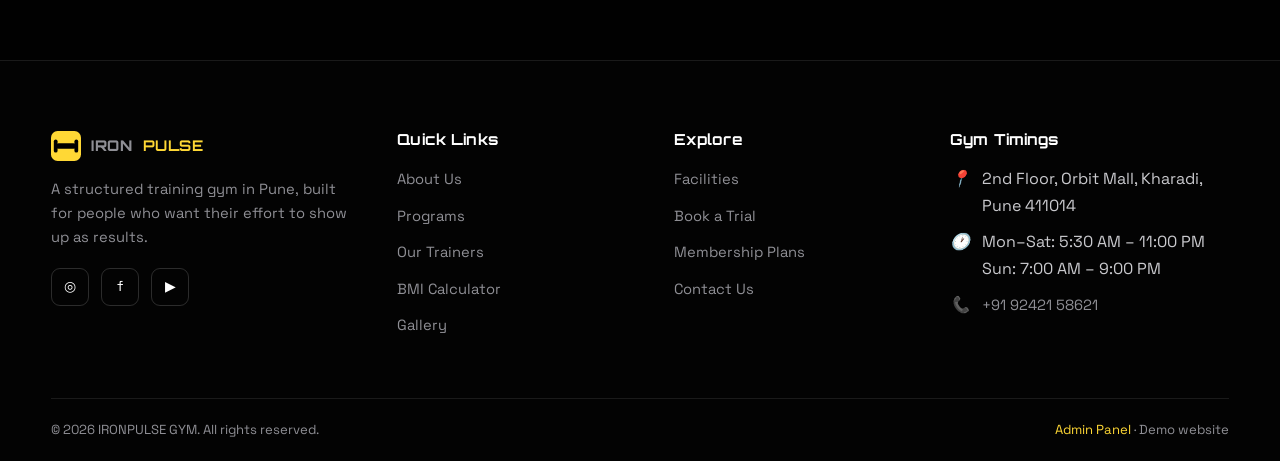
==== commit b41c3ae1: "remove Prasan name from footer, add Docs link to top navigation" ====
--- a/about.html
+++ b/about.html
@@ -71,7 +71,7 @@
 <li><i>📍</i><span>2nd Floor, Orbit Mall, Kharadi, Pune 411014</span></li>
 <li><i>🕐</i><span>Mon–Sat: 5:30 AM – 11:00 PM<br>Sun: 7:00 AM – 9:00 PM</span></li>
 <li><i>📞</i><span><a href="tel:+919242158621">+91 92421 58621</a></span></li></ul></div>
-</div><div class="foot-bottom"><span>© 2026 IRONPULSE GYM. All rights reserved.</span><span><a href="admin.html" style="color:var(--yellow)">Admin Panel</a> &middot; Demo website by Prasan Web Studio</span></div></div></footer>
+</div><div class="foot-bottom"><span>© 2026 IRONPULSE GYM. All rights reserved.</span><span><a href="admin.html" style="color:var(--yellow)">Admin Panel</a> &middot; Demo website</span></div></div></footer>
 <a class="wa-float" href="https://wa.me/919242158621?text=Hi%20IRONPULSE%20Gym!%20I%20want%20to%20book%20a%20free%20trial." aria-label="WhatsApp">✆</a>
 <button class="to-top" aria-label="Back to top">↑</button>
 <script src="assets/js/store.js"></script><script src="assets/js/main.js"></script>
--- a/assets/css/style.css
+++ b/assets/css/style.css
@@ -247,3 +247,46 @@
 
 /* announcement banner (demo admin) */
 .promo-bar{background:var(--yellow);color:#0a0a0a;text-align:center;padding:9px 14px;font-weight:600;font-size:.88rem}
+
+/* form success + admin offers on site */
+.form-success{background:rgba(255,216,53,.1);border:1px solid rgba(255,216,53,.4);border-radius:12px;padding:22px;color:var(--text);font-size:.95rem}
+.form-success b{color:var(--yellow);display:block;margin-bottom:6px;font-family:var(--font-display)}
+.offers-sec{background:#0a0a0c}
+.offers-grid{display:grid;grid-template-columns:repeat(auto-fit,minmax(300px,1fr));gap:22px;max-width:1240px;margin:0 auto;padding:0 24px}
+.offer-card{background:var(--card);border:1px solid var(--border);border-radius:14px;padding:30px;position:relative;overflow:hidden}
+.offer-card::before{content:'';position:absolute;top:0;left:0;right:0;height:3px;background:var(--yellow)}
+.offer-badge{display:inline-block;background:var(--yellow);color:#000;font-family:var(--font-display);font-weight:700;font-size:.8rem;padding:5px 12px;border-radius:20px;margin-bottom:14px}
+.offer-card h3{font-family:var(--font-display);font-size:1.15rem;margin-bottom:10px}
+.offer-card p{color:var(--muted);font-size:.92rem;margin-bottom:18px}
+
+/* booking confirmation + my-booking cart panel */
+.book-congrats{background:var(--card);border:1px solid rgba(255,216,53,.5);border-radius:16px;padding:38px 32px;text-align:center}
+.bc-check{width:64px;height:64px;border-radius:50%;background:var(--yellow);color:#000;display:grid;place-items:center;font-size:2rem;font-weight:800;margin:0 auto 18px;animation:pop .45s cubic-bezier(.2,1.6,.4,1)}
+@keyframes pop{from{transform:scale(.3);opacity:0}to{transform:scale(1);opacity:1}}
+.book-congrats h3{font-family:var(--font-display);font-size:1.5rem;color:var(--yellow);margin-bottom:10px}
+.book-congrats>p{color:var(--muted);max-width:460px;margin:0 auto 22px}
+.bc-details{display:grid;grid-template-columns:repeat(3,1fr);gap:14px;max-width:560px;margin:0 auto 24px}
+.bc-details span{background:var(--card2);border:1px solid var(--border);border-radius:10px;padding:12px;font-size:.85rem;color:var(--muted);display:block}
+.bc-details b{display:block;color:#fff;font-size:.95rem;margin-bottom:4px}
+.book-congrats small{display:block;margin-top:14px;color:var(--muted);font-size:.8rem}
+.cart-float{position:fixed;right:22px;bottom:22px;width:52px;height:52px;border-radius:50%;background:var(--yellow);color:#000;border:0;display:grid;place-items:center;cursor:pointer;z-index:80;box-shadow:0 8px 24px rgba(0,0,0,.5)}
+.cart-float:hover{transform:scale(1.06)}
+.cart-badge{position:absolute;top:-4px;right:-4px;background:#e65757;color:#fff;border-radius:50%;min-width:20px;height:20px;font-size:.72rem;font-weight:700;display:grid;place-items:center}
+.cart-backdrop{position:fixed;inset:0;background:rgba(0,0,0,.6);opacity:0;pointer-events:none;transition:.25s;z-index:90}
+.cart-backdrop.show{opacity:1;pointer-events:auto}
+.cart-drawer{position:fixed;top:0;right:-420px;width:min(400px,92vw);height:100vh;background:#0b0b0d;border-left:1px solid var(--border);z-index:95;transition:right .3s ease;display:flex;flex-direction:column}
+.cart-drawer.open{right:0}
+.cart-head{display:flex;justify-content:space-between;align-items:center;padding:22px 24px;border-bottom:1px solid var(--border)}
+.cart-head h3{font-family:var(--font-display);font-size:1.05rem}
+.cart-close{background:none;border:0;color:var(--muted);font-size:1.6rem;cursor:pointer;line-height:1}
+.cart-items{padding:20px 24px;overflow-y:auto;flex:1}
+.cart-item{background:var(--card);border:1px solid var(--border);border-radius:12px;padding:18px;margin-bottom:14px}
+.ci-top{display:flex;justify-content:space-between;align-items:center;margin-bottom:8px}
+.ci-ref{font-family:var(--font-display);color:var(--yellow);font-size:.82rem;letter-spacing:.05em}
+.ci-status{background:rgba(60,200,110,.15);color:#3cc86e;font-size:.72rem;font-weight:600;padding:4px 10px;border-radius:20px;text-transform:uppercase;letter-spacing:.06em}
+.cart-item>b{font-size:.98rem}
+.ci-rows{display:flex;flex-direction:column;gap:3px;color:var(--muted);font-size:.85rem;margin:10px 0 14px}
+.ci-cancel{background:transparent;border:1px solid #e65757;color:#e65757;border-radius:8px;padding:8px 14px;font-size:.8rem;cursor:pointer;font-family:var(--font-body)}
+.ci-cancel:hover{background:#e65757;color:#fff}
+.cart-empty{color:var(--muted);font-size:.9rem;text-align:center;padding:40px 0;line-height:1.7}
+@media(max-width:600px){.bc-details{grid-template-columns:1fr}}
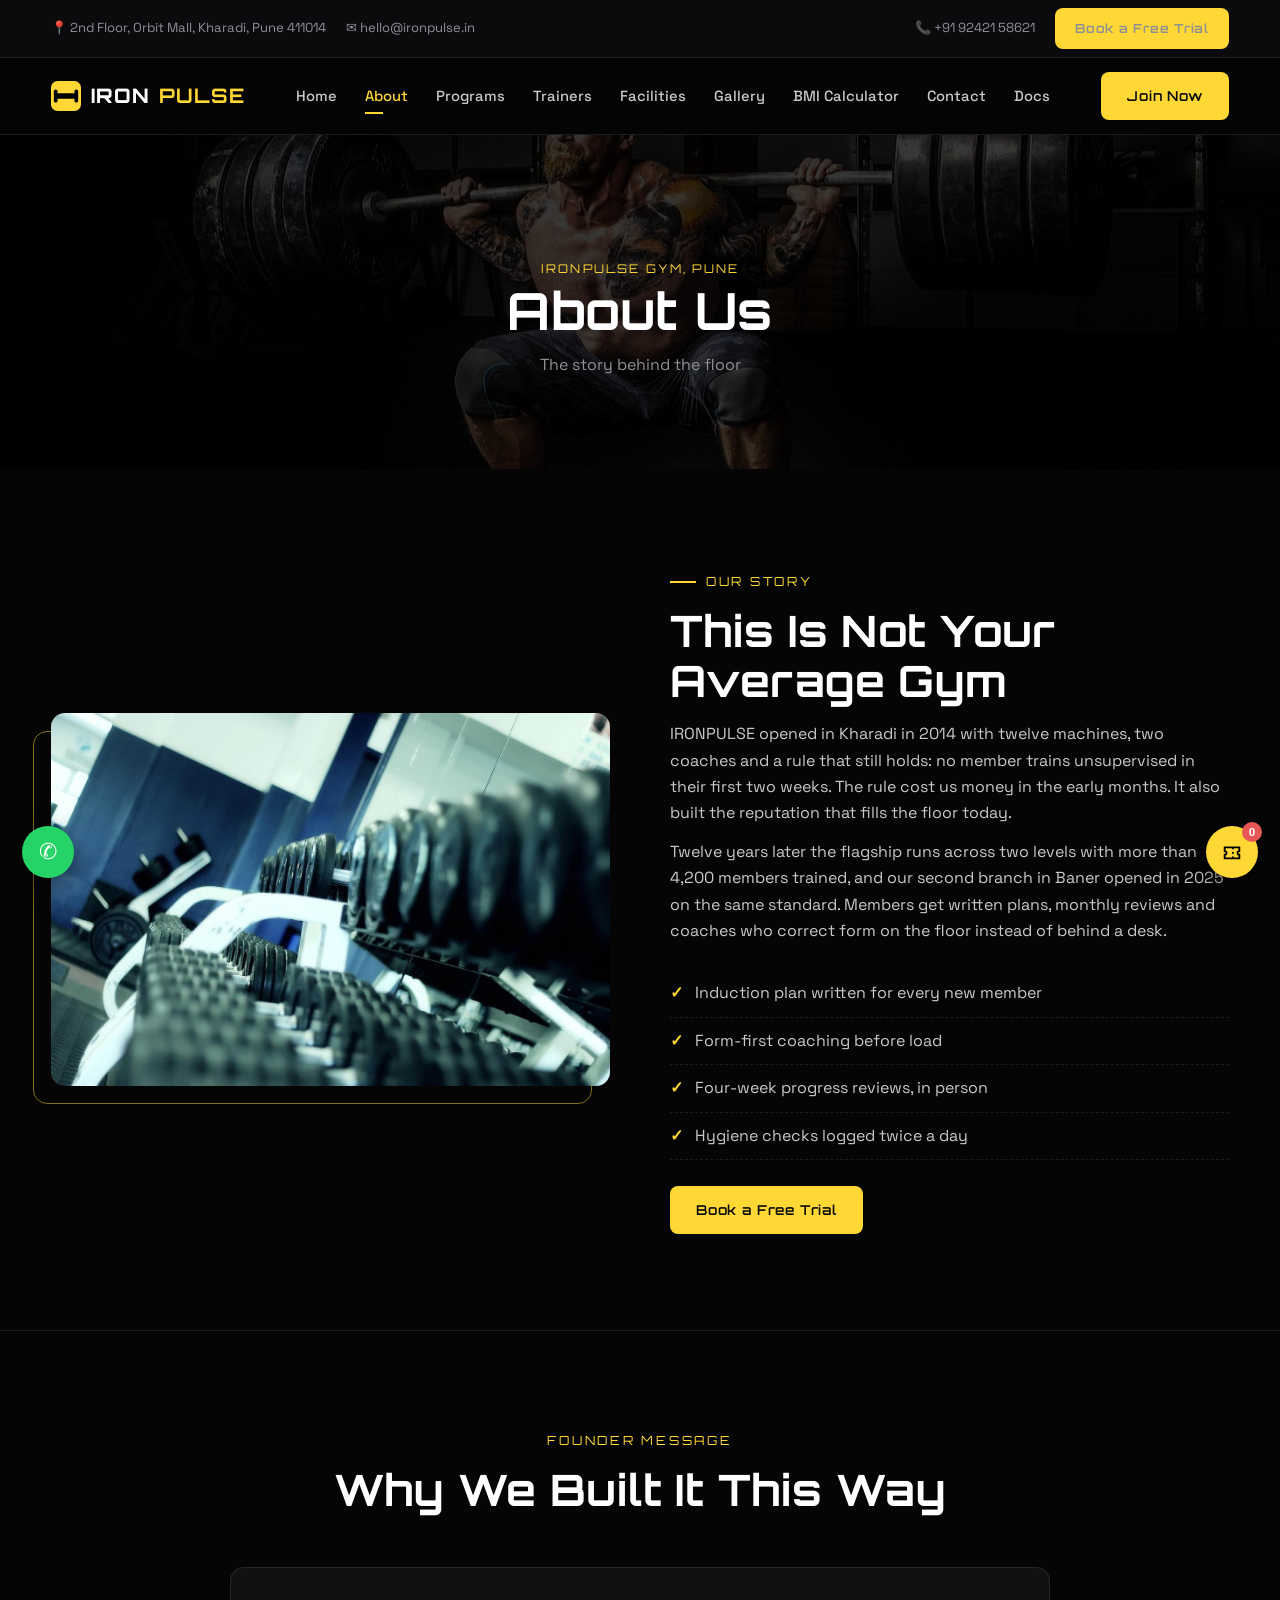
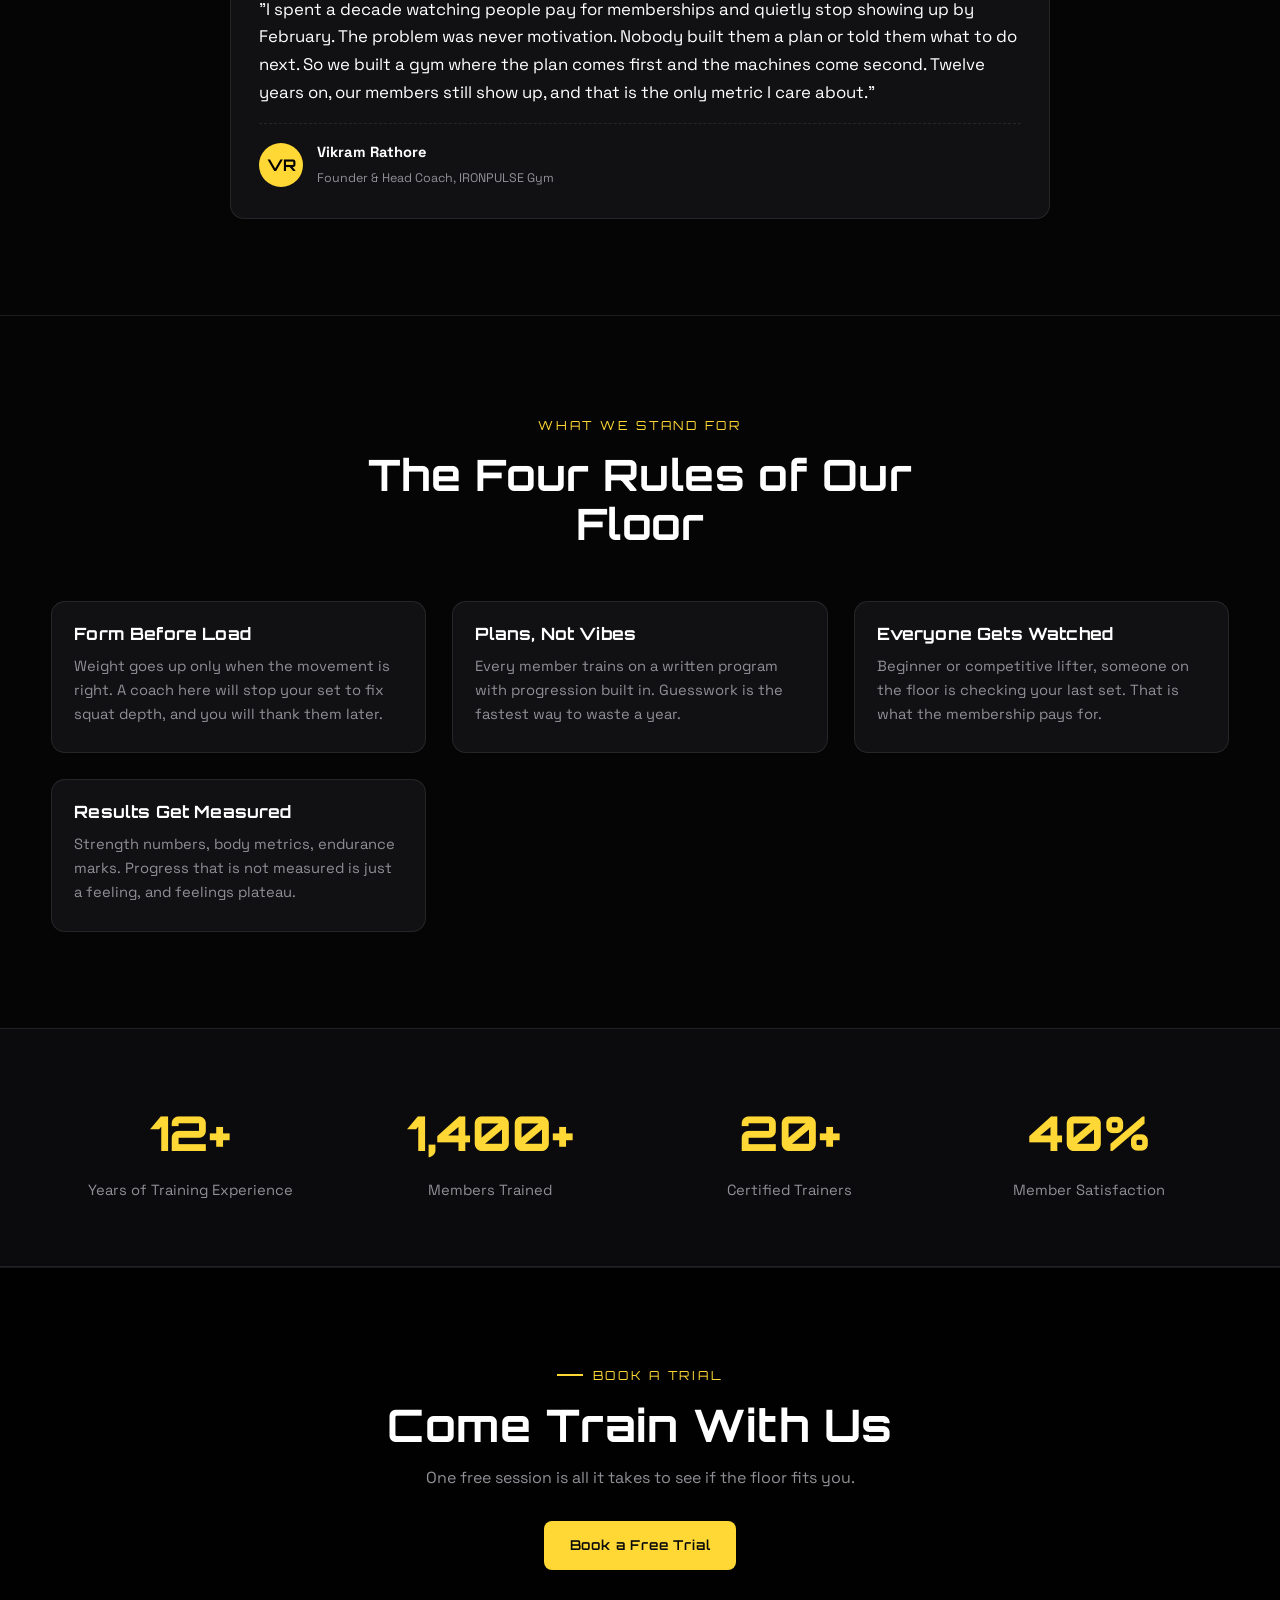
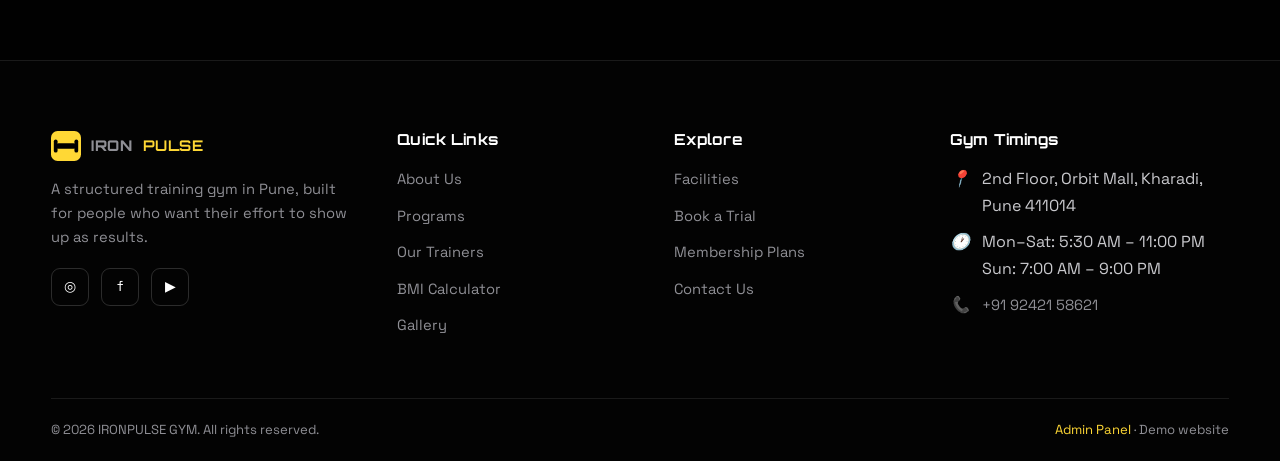
==== commit 05c55f26: "Docs link in nav on all remaining pages" ====
--- a/about.html
+++ b/about.html
@@ -17,7 +17,7 @@
 </div></div>
 <header class="site-head"><div class="container nav">
 <a class="logo" href="index.html"><svg class="logo-mark" viewBox="0 0 32 32"><rect width="32" height="32" rx="7" fill="#ffd835"/><rect x="6" y="13" width="20" height="6" rx="2" fill="#000"/><rect x="3" y="9" width="4" height="14" rx="2" fill="#000"/><rect x="25" y="9" width="4" height="14" rx="2" fill="#000"/></svg>IRON<b>PULSE</b></a>
-<nav class="nav-links"><a href="index.html" class="">Home</a><a href="about.html" class="active">About</a><a href="programs.html" class="">Programs</a><a href="trainers.html" class="">Trainers</a><a href="facilities.html" class="">Facilities</a><a href="gallery.html" class="">Gallery</a><a href="bmi.html" class="">BMI Calculator</a><a href="contact.html" class="">Contact</a></nav>
+<nav class="nav-links"><a href="index.html" class="">Home</a><a href="about.html" class="active">About</a><a href="programs.html" class="">Programs</a><a href="trainers.html" class="">Trainers</a><a href="facilities.html" class="">Facilities</a><a href="gallery.html" class="">Gallery</a><a href="bmi.html" class="">BMI Calculator</a><a href="contact.html" class="">Contact</a><a href="docs/index.html">Docs</a></nav>
 <a class="btn btn-y" href="contact.html">Join Now</a>
 <button class="burger" aria-label="Menu">☰</button>
 </div></header><section class="page-hero"><div class="container"><span class="crumb">IRONPULSE GYM, PUNE</span><h1>About Us</h1><p>The story behind the floor</p></div></section>
